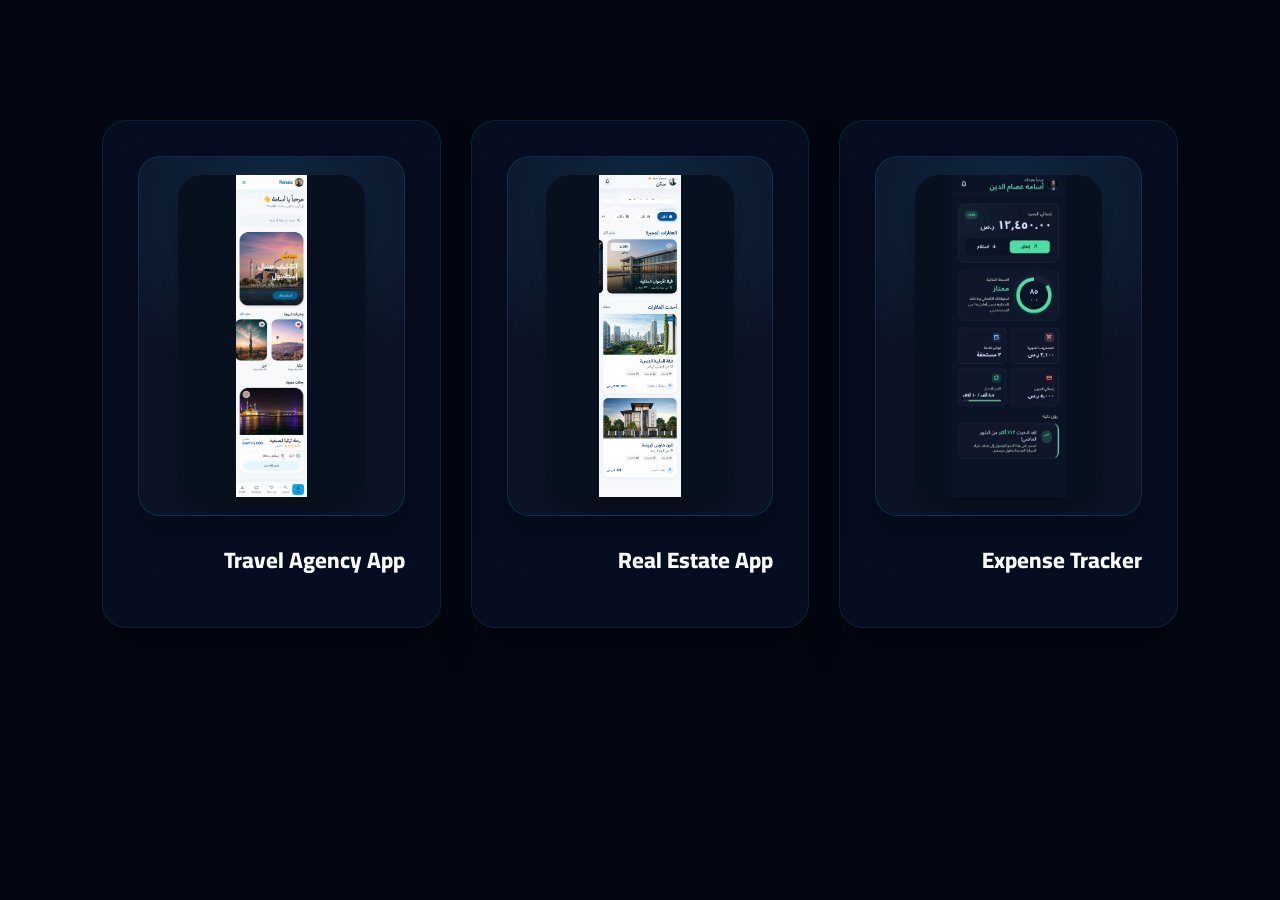
==== preview-projects.html @ 3a290bb0 "Refactor code structure for improved readability and maintainability" ====
<!DOCTYPE html>
<html lang="ar" dir="rtl">
<head>
    <meta charset="UTF-8">
    <meta name="viewport" content="width=device-width, initial-scale=1.0">
    <link rel="stylesheet" href="css/base.css">
    <link rel="stylesheet" href="css/components.css">
    <link rel="stylesheet" href="css/sections.css">
</head>
<body>
    <section class="section-padding" id="projects">
        <div class="projects-grid">
            <div class="glass-card project-card">
                <div class="project-preview">
                    <img src="money%20mnmgt%20app.jpeg" alt="">
                </div>
                <h3 class="project-title">Expense Tracker</h3>
            </div>
            <div class="glass-card project-card">
                <div class="project-preview">
                    <img src="real%20state%20app.jpeg" alt="">
                </div>
                <h3 class="project-title">Real Estate App</h3>
            </div>
            <div class="glass-card project-card">
                <div class="project-preview">
                    <img src="travel%20app.png" alt="">
                </div>
                <h3 class="project-title">Travel Agency App</h3>
            </div>
        </div>
    </section>
</body>
</html>
---- css/base.css ----
/* =============================================
   BASE.CSS — Variables, Reset, Body, Scrollbar, Blobs
   ============================================= */

@import url('https://fonts.googleapis.com/css2?family=Cairo:wght@300;400;500;600;700;800;900&family=Outfit:wght@300;400;600;800&display=swap');

:root {
    --primary:          #02569B;
    --primary-light:    #13B9FD;
    --secondary:        #0175C2;
    --dark-bg:          #030712;
    --dark-card:        rgba(15, 23, 42, 0.45);
    --dark-card-hover:  rgba(15, 23, 42, 0.7);
    --glass-border:     rgba(19, 185, 253, 0.12);
    --glass-border-hover: rgba(19, 185, 253, 0.35);
    --text-primary:     #F9FAFB;
    --text-secondary:   #9CA3AF;
    --text-muted:       #6B7280;
    --accent-glow:      rgba(2, 86, 155, 0.5);
    --font-ar:          'Cairo', sans-serif;
    --font-en:          'Outfit', sans-serif;
    --transition-speed: 0.4s;
}

*, *::before, *::after {
    margin: 0;
    padding: 0;
    box-sizing: border-box;
    scroll-behavior: smooth;
}

html {
    width: 100%;
    overflow-x: hidden;
}

body {
    background-color: var(--dark-bg);
    color: var(--text-primary);
    font-family: var(--font-ar);
    overflow-x: hidden;
    line-height: 1.8;
    position: relative;
}

img,
svg,
video {
    max-width: 100%;
}

p,
h1,
h2,
h3,
h4,
a,
span,
li,
strong {
    overflow-wrap: anywhere;
}

.en-text {
    font-family: var(--font-en);
}

/* ── Custom Scrollbar ── */
::-webkit-scrollbar       { width: 10px; }
::-webkit-scrollbar-track { background: var(--dark-bg); }
::-webkit-scrollbar-thumb {
    background: rgba(2, 86, 155, 0.4);
    border-radius: 5px;
}
::-webkit-scrollbar-thumb:hover { background: var(--primary-light); }

/* ── Global Section Padding ── */
.section-padding {
    padding: 120px 8% 80px 8%;
}

/* ── Background Animated Blobs ── */
.bg-blobs {
    position: fixed;
    top: 0;
    left: 0;
    width: 100%;
    height: 100%;
    z-index: -2;
    overflow: hidden;
    pointer-events: none;
}

.blob {
    position: absolute;
    border-radius: 50%;
    filter: blur(140px);
    opacity: 0.15;
    mix-blend-mode: screen;
    animation: float 20s infinite alternate;
}

.blob-1 {
    width: 500px;
    height: 500px;
    background: var(--primary);
    top: -100px;
    right: -100px;
}

.blob-2 {
    width: 600px;
    height: 600px;
    background: var(--primary-light);
    top: 30%;
    left: -200px;
    animation-delay: -5s;
}

.blob-3 {
    width: 400px;
    height: 400px;
    background: var(--secondary);
    bottom: 10%;
    right: -100px;
    animation-delay: -10s;
}

@keyframes float {
    0%   { transform: translate(0, 0) scale(1); }
    50%  { transform: translate(50px, 80px) scale(1.1); }
    100% { transform: translate(-30px, -50px) scale(0.9); }
}

/* ── Section Header ── */
.section-header {
    text-align: center;
    margin-bottom: 70px;
}

.section-header h2 {
    font-size: clamp(2rem, 4vw, 3rem);
    font-weight: 800;
    background: linear-gradient(135deg, #FFF 40%, var(--primary-light));
    -webkit-background-clip: text;
    -webkit-text-fill-color: transparent;
    margin-bottom: 20px;
    display: inline-block;
}

.section-header p {
    font-size: 1.15rem;
    color: var(--text-secondary);
    max-width: 700px;
    margin: 0 auto;
}

/* ── Responsive ── */
@media (max-width: 768px) {
    .section-padding {
        padding: 80px 5% 48px 5%;
    }

    .section-header {
        margin-bottom: 42px;
    }

    .section-header p {
        font-size: 1rem;
    }
}

@media (max-width: 480px) {
    .section-padding {
        padding: 68px 16px 42px 16px;
    }
}
---- css/components.css ----
/* =============================================
   COMPONENTS.CSS — Buttons, Glass Cards, Badges,
                    WhatsApp FAB
   ============================================= */

/* ── Buttons ── */
.btn {
    display: inline-flex;
    align-items: center;
    justify-content: center;
    gap: 12px;
    padding: 14px 32px;
    border-radius: 14px;
    font-weight: 700;
    font-size: 1.05rem;
    text-decoration: none;
    cursor: pointer;
    transition: all var(--transition-speed) cubic-bezier(0.4, 0, 0.2, 1);
    position: relative;
    overflow: hidden;
    border: none;
    font-family: var(--font-ar);
    max-width: 100%;
    text-align: center;
}

/* Shine sweep effect */
.btn-primary::after {
    content: '';
    position: absolute;
    top: -50%;
    left: -50%;
    width: 200%;
    height: 200%;
    background: linear-gradient(
        to bottom right,
        rgba(255,255,255,0) 0%,
        rgba(255,255,255,0) 40%,
        rgba(255,255,255,0.2) 50%,
        rgba(255,255,255,0) 60%,
        rgba(255,255,255,0) 100%
    );
    transform: rotate(45deg);
    transition: all 0.6s ease;
    pointer-events: none;
}

.btn-primary:hover::after {
    left: 120%;
    top: 120%;
}

.btn-primary {
    background: linear-gradient(135deg, var(--primary), var(--secondary));
    color: var(--text-primary);
    box-shadow: 0 4px 25px rgba(2, 86, 155, 0.4);
    border: 1px solid rgba(19, 185, 253, 0.3);
}

.btn-primary:hover {
    transform: translateY(-5px);
    box-shadow: 0 8px 30px rgba(19, 185, 253, 0.5);
    background: linear-gradient(135deg, var(--secondary), var(--primary-light));
}

.btn-whatsapp {
    background: rgba(37, 211, 102, 0.15);
    color: #25D366;
    border: 1px solid rgba(37, 211, 102, 0.4);
}

.btn-whatsapp:hover {
    transform: translateY(-5px);
    background: #25D366;
    color: var(--dark-bg);
    box-shadow: 0 8px 25px rgba(37, 211, 102, 0.35);
}

.btn-secondary {
    background: rgba(255, 255, 255, 0.05);
    color: var(--text-primary);
    border: 1px solid var(--glass-border);
    backdrop-filter: blur(8px);
}

.btn-secondary:hover {
    transform: translateY(-5px);
    background: rgba(255, 255, 255, 0.1);
    border-color: var(--primary-light);
}

/* ── Glass Card ── */
.glass-card {
    background: var(--dark-card);
    backdrop-filter: blur(16px) saturate(180%);
    -webkit-backdrop-filter: blur(16px) saturate(180%);
    border: 1px solid var(--glass-border);
    border-radius: 24px;
    padding: 35px;
    transition: all var(--transition-speed) cubic-bezier(0.4, 0, 0.2, 1);
    box-shadow: 0 20px 40px rgba(0, 0, 0, 0.3);
}

.glass-card:hover {
    background: var(--dark-card-hover);
    border-color: var(--glass-border-hover);
    transform: translateY(-8px);
    box-shadow: 0 30px 60px rgba(19, 185, 253, 0.08);
}

/* ── Badge / Label ── */
.badge {
    background: rgba(19, 185, 253, 0.1);
    border: 1px solid rgba(19, 185, 253, 0.3);
    color: var(--primary-light);
    padding: 6px 16px;
    border-radius: 30px;
    font-size: 0.9rem;
    font-weight: 700;
    display: inline-block;
    margin-bottom: 15px;
}

/* ── Floating WhatsApp FAB ── */
.wa-floating-fab {
    position: fixed;
    bottom: 30px;
    left: 30px;
    background: #25D366;
    color: #FFF;
    width: 65px;
    height: 65px;
    border-radius: 50%;
    display: flex;
    align-items: center;
    justify-content: center;
    font-size: 2rem;
    box-shadow: 0 10px 25px rgba(37, 211, 102, 0.4);
    z-index: 999;
    text-decoration: none;
    transition: all 0.3s cubic-bezier(0.4, 0, 0.2, 1);
    animation: pulse-wa 2s infinite;
}

.wa-floating-fab:hover {
    transform: scale(1.1) translateY(-5px);
    box-shadow: 0 15px 30px rgba(37, 211, 102, 0.6);
}

@keyframes pulse-wa {
    0%   { box-shadow: 0 0 0 0 rgba(37, 211, 102, 0.7); }
    70%  { box-shadow: 0 0 0 20px rgba(37, 211, 102, 0); }
    100% { box-shadow: 0 0 0 0 rgba(37, 211, 102, 0); }
}

@media (max-width: 480px) {
    .btn {
        width: 100%;
        padding: 13px 18px;
        font-size: 0.98rem;
    }

    .glass-card {
        padding: 24px 18px;
        border-radius: 18px;
    }

    .wa-floating-fab {
        bottom: 20px;
        left: 20px;
        width: 55px;
        height: 55px;
        font-size: 1.6rem;
    }
}
---- css/sections.css ----
/* =============================================
   SECTIONS.CSS — Stats, Countdown, Problems, Solution,
                  Projects, Roadmap, Career, Audience
   ============================================= */

/* ========== STATS ========== */
.stats-grid {
    display: grid;
    grid-template-columns: repeat(4, 1fr);
    gap: 25px;
    margin-bottom: 60px;
}

.stat-card { text-align: center; border-radius: 20px; padding: 30px 20px; }

.stat-number {
    font-size: clamp(2rem, 3.5vw, 3.2rem);
    font-weight: 800;
    color: var(--primary-light);
    margin-bottom: 10px;
    font-family: var(--font-en);
    text-shadow: 0 0 20px rgba(19, 185, 253, 0.2);
}

.stat-label {
    font-size: 1.1rem;
    color: var(--text-secondary);
    font-weight: 600;
}

@media (max-width: 1024px) { .stats-grid { grid-template-columns: repeat(2, 1fr); } }
@media (max-width:  480px) { .stats-grid { grid-template-columns: 1fr; } }


/* ========== COUNTDOWN BANNER ========== */
.countdown-banner {
    background: linear-gradient(135deg, rgba(2, 86, 155, 0.25), rgba(1, 117, 194, 0.15));
    border: 1px solid var(--glass-border);
    border-radius: 30px;
    padding: 40px;
    display: flex;
    align-items: center;
    justify-content: space-between;
    flex-wrap: wrap;
    gap: 30px;
    overflow: hidden;
    box-shadow: 0 15px 35px rgba(0, 0, 0, 0.4);
    margin-top: 40px;
}

.countdown-text { flex: 1 1 300px; }

.countdown-text h3 {
    font-size: 1.5rem;
    font-weight: 800;
    margin-bottom: 8px;
}

.countdown-text p {
    color: var(--text-secondary);
    font-size: 0.95rem;
}

.timer-boxes {
    display: flex;
    gap: 15px;
    direction: ltr;
    flex-wrap: wrap;
}

.timer-box {
    background: rgba(15, 23, 42, 0.8);
    border: 1px solid rgba(19, 185, 253, 0.3);
    border-radius: 16px;
    padding: 15px;
    min-width: 80px;
    text-align: center;
    box-shadow: 0 8px 16px rgba(0, 0, 0, 0.3);
}

.timer-val {
    font-size: 1.8rem;
    font-weight: 800;
    color: var(--primary-light);
    font-family: var(--font-en);
    display: block;
    margin-bottom: 2px;
}

.timer-unit {
    font-size: 0.75rem;
    color: var(--text-muted);
    font-weight: bold;
}

@media (max-width: 991px) {
    .countdown-banner { flex-direction: column; text-align: center; }
    .timer-boxes { justify-content: center; }
}

@media (max-width: 480px) {
    .countdown-banner {
        padding: 26px 16px;
        border-radius: 22px;
        gap: 22px;
    }

    .countdown-text {
        flex-basis: auto;
    }

    .countdown-text h3 {
        font-size: 1.25rem;
    }

    .timer-boxes {
        display: grid;
        grid-template-columns: repeat(2, minmax(0, 1fr));
        width: 100%;
        gap: 10px;
    }

    .timer-box {
        min-width: 0;
        padding: 12px 8px;
    }

    .timer-val {
        font-size: 1.45rem;
    }
}


/* ========== PROBLEM CARDS ========== */
.problems-grid {
    display: grid;
    grid-template-columns: repeat(auto-fit, minmax(280px, 1fr));
    gap: 25px;
}

.problem-card {
    background: rgba(244, 63, 94, 0.02);
    border-color: rgba(244, 63, 94, 0.1);
}

.problem-card:hover {
    background: rgba(244, 63, 94, 0.05);
    border-color: rgba(244, 63, 94, 0.3);
    box-shadow: 0 30px 60px rgba(244, 63, 94, 0.05);
}

.problem-icon-wrapper {
    width: 60px;
    height: 60px;
    background: rgba(244, 63, 94, 0.1);
    border-radius: 16px;
    display: flex;
    align-items: center;
    justify-content: center;
    color: #F43F5E;
    font-size: 1.5rem;
    margin-bottom: 25px;
    box-shadow: 0 8px 16px rgba(244, 63, 94, 0.1);
    transition: transform 0.3s ease;
}

.problem-card:hover .problem-icon-wrapper { transform: scale(1.1) rotate(5deg); }

.problem-card h3 { font-size: 1.25rem; font-weight: 700; margin-bottom: 12px; }
.problem-card p  { font-size: 0.95rem; color: var(--text-secondary); }


/* ========== SOLUTION SECTION ========== */
.solution-container {
    display: grid;
    grid-template-columns: 0.9fr 1.1fr;
    gap: 50px;
    align-items: center;
}

.solution-list { display: flex; flex-direction: column; gap: 25px; }

.solution-item { display: flex; gap: 20px; align-items: flex-start; }

.solution-num-badge {
    width: 45px;
    height: 45px;
    background: linear-gradient(135deg, var(--primary), var(--secondary));
    border-radius: 12px;
    display: flex;
    align-items: center;
    justify-content: center;
    font-weight: 800;
    color: var(--text-primary);
    flex-shrink: 0;
    font-family: var(--font-en);
    border: 1px solid rgba(19, 185, 253, 0.3);
    box-shadow: 0 0 15px rgba(2, 86, 155, 0.4);
}

.solution-item-content h3 { font-size: 1.25rem; font-weight: 700; margin-bottom: 8px; }
.solution-item-content p  { color: var(--text-secondary); font-size: 0.95rem; }

.solution-image-box {
    position: relative;
    background: radial-gradient(circle, rgba(19, 185, 253, 0.15) 0%, transparent 70%);
    padding: 40px;
    border-radius: 30px;
    display: flex;
    justify-content: center;
    align-items: center;
}

.solution-glow-card {
    border: 1px solid rgba(19, 185, 253, 0.25);
    background: rgba(15, 23, 42, 0.85);
    box-shadow: 0 25px 50px rgba(0, 0, 0, 0.6);
    border-radius: 24px;
    padding: 40px;
    text-align: center;
    max-width: 480px;
}

.solution-glow-card i.main-icon {
    font-size: 3.5rem;
    color: var(--primary-light);
    margin-bottom: 25px;
    text-shadow: 0 0 25px rgba(19, 185, 253, 0.5);
    animation: pulse-icon 2s infinite ease-in-out;
    display: block;
}

@keyframes pulse-icon {
    0%, 100% { transform: scale(1);    opacity: 0.9; }
    50%       { transform: scale(1.08); opacity: 1;   }
}

.solution-glow-card h3 { font-size: 1.6rem; font-weight: 800; margin-bottom: 15px; }
.solution-glow-card p  { color: var(--text-secondary); font-size: 1.05rem; margin-bottom: 20px; }

.solution-badge-list {
    display: flex;
    gap: 12px;
    flex-wrap: wrap;
    justify-content: center;
}

.solution-mini-badge {
    background: rgba(255, 255, 255, 0.05);
    border: 1px solid var(--glass-border);
    padding: 6px 14px;
    border-radius: 30px;
    font-size: 0.85rem;
    font-weight: 600;
}

@media (max-width: 991px) {
    .solution-container { grid-template-columns: 1fr; gap: 50px; }
    .solution-image-box { order: -1; }
}

@media (max-width: 480px) {
    .solution-container {
        gap: 34px;
    }

    .solution-image-box {
        padding: 16px;
        border-radius: 22px;
    }

    .solution-glow-card {
        padding: 26px 18px;
        border-radius: 18px;
    }

    .solution-glow-card i.main-icon {
        font-size: 2.6rem;
    }

    .solution-glow-card h3 {
        font-size: 1.3rem;
    }

    .solution-item {
        gap: 14px;
    }

    .solution-num-badge {
        width: 38px;
        height: 38px;
        border-radius: 10px;
        font-size: 0.9rem;
    }
}


/* ========== PROJECTS ========== */
.projects-grid {
    display: grid;
    grid-template-columns: repeat(3, 1fr);
    gap: 30px;
    margin-bottom: 50px;
}

.project-card {
    position: relative;
    overflow: hidden;
    display: flex;
    flex-direction: column;
    justify-content: space-between;
    height: 100%;
}

.project-preview {
    width: 100%;
    height: 360px;
    border-radius: 22px;
    overflow: hidden;
    margin-bottom: 24px;
    border: 1px solid rgba(19, 185, 253, 0.14);
    background:
        radial-gradient(circle at 50% 18%, rgba(19, 185, 253, 0.16), transparent 52%),
        rgba(255, 255, 255, 0.03);
    box-shadow: 0 18px 36px rgba(0, 0, 0, 0.28);
    display: flex;
    align-items: center;
    justify-content: center;
    padding: 18px;
}

.project-preview img {
    width: min(82%, 230px);
    height: 100%;
    display: block;
    object-fit: contain;
    object-position: top center;
    border-radius: 24px;
    background: #07101f;
    box-shadow: 0 18px 38px rgba(0, 0, 0, 0.38);
    transition: transform 0.5s ease;
}

.project-card:hover .project-preview img {
    transform: scale(1.04);
}

.project-icon {
    font-size: 2.2rem;
    color: var(--primary-light);
    margin-bottom: 20px;
    display: block;
    text-shadow: 0 0 15px rgba(19, 185, 253, 0.3);
}

.project-title  { font-size: 1.4rem; font-weight: 800; margin-bottom: 12px; }
.project-desc   { font-size: 0.95rem; color: var(--text-secondary); margin-bottom: 25px; flex-grow: 1; }

.project-features-title {
    font-size: 0.9rem;
    font-weight: 700;
    color: var(--text-muted);
    margin-bottom: 12px;
    text-transform: uppercase;
    letter-spacing: 0.5px;
}

.project-features {
    display: flex;
    flex-wrap: wrap;
    gap: 8px;
    margin-bottom: 20px;
}

.feature-chip {
    background: rgba(19, 185, 253, 0.08);
    border: 1px solid rgba(19, 185, 253, 0.15);
    color: var(--primary-light);
    font-size: 0.8rem;
    font-weight: 600;
    padding: 4px 12px;
    border-radius: 30px;
}

.graduation-badge {
    position: absolute;
    top: 20px;
    left: 20px;
    background: linear-gradient(135deg, #F59E0B, #D97706);
    color: #000;
    font-weight: 800;
    font-size: 0.75rem;
    padding: 4px 12px;
    border-radius: 30px;
    box-shadow: 0 4px 12px rgba(245, 158, 11, 0.3);
}

.projects-note {
    background: rgba(245, 158, 11, 0.05);
    border: 1px solid rgba(245, 158, 11, 0.2);
    border-radius: 20px;
    padding: 25px;
    display: flex;
    align-items: center;
    gap: 20px;
    max-width: 900px;
    margin: 0 auto;
    box-shadow: 0 10px 25px rgba(0, 0, 0, 0.2);
}

.projects-note-icon {
    width: 50px;
    height: 50px;
    background: rgba(245, 158, 11, 0.15);
    border-radius: 12px;
    display: flex;
    align-items: center;
    justify-content: center;
    color: #F59E0B;
    font-size: 1.5rem;
    flex-shrink: 0;
}

.projects-note-text p    { color: var(--text-primary); font-weight: 700; font-size: 1.05rem; }
.projects-note-text span { color: var(--text-secondary); font-size: 0.9rem; display: block; margin-top: 4px; }

@media (max-width: 1024px) { .projects-grid { grid-template-columns: repeat(2, 1fr); } }

@media (max-width: 768px)  {
    .projects-grid  { grid-template-columns: 1fr; }
    .projects-note  { flex-direction: column; text-align: center; }
}

@media (max-width: 480px) {
    .project-preview {
        height: 420px;
        border-radius: 18px;
        margin-bottom: 20px;
        padding: 14px;
    }

    .project-preview img {
        width: min(86%, 250px);
    }

    .project-icon {
        font-size: 1.9rem;
        margin-bottom: 16px;
    }
}


/* ========== ROADMAP ========== */
.roadmap-timeline {
    position: relative;
    max-width: 1000px;
    margin: 0 auto;
    padding: 40px 0;
}

.roadmap-timeline::before {
    content: '';
    position: absolute;
    top: 0;
    bottom: 0;
    right: 50%;
    width: 2px;
    background: linear-gradient(to bottom, var(--primary), var(--primary-light), var(--secondary));
    transform: translateX(50%);
}

.timeline-item {
    position: relative;
    width: 50%;
    padding: 20px 40px;
    display: flex;
    justify-content: flex-end;
}

.timeline-item:nth-child(even) {
    align-self: flex-end;
    margin-right: 50%;
    justify-content: flex-start;
}

.timeline-item:nth-child(odd) { margin-left: 50%; }

.timeline-badge {
    position: absolute;
    top: 25px;
    right: -20px;
    width: 40px;
    height: 40px;
    background: #030712;
    border: 3px solid var(--primary-light);
    border-radius: 50%;
    z-index: 1;
    display: flex;
    align-items: center;
    justify-content: center;
    color: var(--primary-light);
    font-weight: 800;
    font-family: var(--font-en);
    box-shadow: 0 0 15px rgba(19, 185, 253, 0.4);
}

.timeline-item:nth-child(even) .timeline-badge { right: auto; left: -20px; }

.timeline-content { width: 100%; max-width: 450px; }

.timeline-month {
    font-size: 1.5rem;
    font-weight: 800;
    color: var(--primary-light);
    margin-bottom: 15px;
    display: flex;
    align-items: center;
    gap: 12px;
}

.timeline-list { list-style: none; display: flex; flex-direction: column; gap: 10px; }

.timeline-list li {
    position: relative;
    padding-right: 20px;
    font-size: 0.95rem;
    color: var(--text-secondary);
}

.timeline-list li::before {
    content: '\f00c';
    font-family: 'Font Awesome 6 Free';
    font-weight: 900;
    position: absolute;
    right: 0;
    top: 2px;
    font-size: 0.8rem;
    color: var(--primary-light);
}

@media (max-width: 768px) {
    .roadmap-timeline::before { right: 20px; transform: none; }

    .timeline-item {
        width: 100%;
        margin-left: 0 !important;
        margin-right: 0 !important;
        padding: 20px 40px 20px 0;
        justify-content: flex-start;
    }

    .timeline-badge { right: 0px !important; left: auto !important; }
}

@media (max-width: 480px) {
    .roadmap-timeline {
        padding: 12px 0;
    }

    .roadmap-timeline::before {
        right: 14px;
    }

    .timeline-item {
        padding: 16px 34px 16px 0;
    }

    .timeline-badge {
        top: 20px;
        width: 30px;
        height: 30px;
        right: 0 !important;
        font-size: 0.85rem;
        border-width: 2px;
    }

    .timeline-month {
        font-size: 1.05rem;
        line-height: 1.4;
        align-items: flex-start;
    }

    .timeline-list li {
        font-size: 0.9rem;
    }
}


/* ========== CAREER ========== */
.career-container {
    display: grid;
    grid-template-columns: 1fr 1fr;
    gap: 50px;
    align-items: center;
}

.career-content h3 { font-size: 1.8rem; font-weight: 800; margin-bottom: 20px; line-height: 1.4; }
.career-content p  { color: var(--text-secondary); margin-bottom: 30px; font-size: 1.1rem; }

.career-grid {
    display: grid;
    grid-template-columns: repeat(2, 1fr);
    gap: 15px;
}

.career-tag-card {
    background: rgba(255, 255, 255, 0.02);
    border: 1px solid var(--glass-border);
    border-radius: 16px;
    padding: 20px;
    display: flex;
    align-items: center;
    gap: 15px;
    transition: all 0.3s ease;
}

.career-tag-card:hover {
    border-color: var(--primary-light);
    background: rgba(19, 185, 253, 0.05);
    transform: translateY(-3px);
}

.career-tag-card i {
    font-size: 1.3rem;
    color: var(--primary-light);
    width: 40px;
    height: 40px;
    background: rgba(19, 185, 253, 0.1);
    border-radius: 10px;
    display: flex;
    align-items: center;
    justify-content: center;
    flex-shrink: 0;
}

.career-tag-card span { font-weight: 700; font-size: 0.95rem; }

@media (max-width: 991px) { .career-container { grid-template-columns: 1fr; } }
@media (max-width: 480px)  { .career-grid       { grid-template-columns: 1fr; } }

@media (max-width: 480px) {
    .career-content h3 {
        font-size: 1.35rem;
    }

    .career-content p {
        font-size: 1rem;
    }

    .career-tag-card {
        padding: 16px;
    }
}


/* ========== AUDIENCE ========== */
.audience-container {
    display: grid;
    grid-template-columns: 1fr 1fr;
    gap: 30px;
}

.audience-box h3 {
    font-size: 1.5rem;
    font-weight: 800;
    margin-bottom: 25px;
    display: flex;
    align-items: center;
    gap: 12px;
}

.audience-for h3 { color: #10B981; }
.audience-not h3 { color: #EF4444; }

.audience-list { list-style: none; display: flex; flex-direction: column; gap: 15px; }

.audience-list li {
    background: rgba(255, 255, 255, 0.02);
    border: 1px solid var(--glass-border);
    padding: 18px 24px;
    border-radius: 16px;
    display: flex;
    align-items: center;
    gap: 15px;
    font-weight: 600;
}

.audience-for .audience-list li i { color: #10B981; font-size: 1.2rem; }
.audience-not .audience-list li i { color: #EF4444; font-size: 1.2rem; }

@media (max-width: 991px) { .audience-container { grid-template-columns: 1fr; } }

@media (max-width: 480px) {
    .audience-box h3 {
        font-size: 1.22rem;
        align-items: flex-start;
    }

    .audience-list li {
        padding: 15px 16px;
        align-items: flex-start;
    }
}


/* ========== BENEFITS / PROGRAM INCLUDES ========== */
.benefits-grid {
    display: grid;
    grid-template-columns: repeat(3, 1fr);
    gap: 25px;
}

.benefit-card {
    padding: 30px;
    border-radius: 20px;
    background: rgba(255, 255, 255, 0.01);
    border: 1px solid rgba(255, 255, 255, 0.05);
    transition: all 0.3s ease;
    display: flex;
    flex-direction: column;
    gap: 15px;
}

.benefit-card:hover {
    background: rgba(2, 86, 155, 0.04);
    border-color: var(--glass-border-hover);
    transform: translateY(-5px);
}

.benefit-icon-wrapper {
    width: 50px;
    height: 50px;
    background: rgba(2, 86, 155, 0.1);
    border-radius: 12px;
    display: flex;
    align-items: center;
    justify-content: center;
    color: var(--primary-light);
    font-size: 1.3rem;
    border: 1px solid rgba(19, 185, 253, 0.15);
}

.benefit-card h4 { font-size: 1.15rem; font-weight: 700; }
.benefit-card p  { color: var(--text-secondary); font-size: 0.9rem; line-height: 1.6; }

@media (max-width: 1024px) { .benefits-grid { grid-template-columns: repeat(2, 1fr); } }
@media (max-width:  768px) { .benefits-grid { grid-template-columns: 1fr; } }
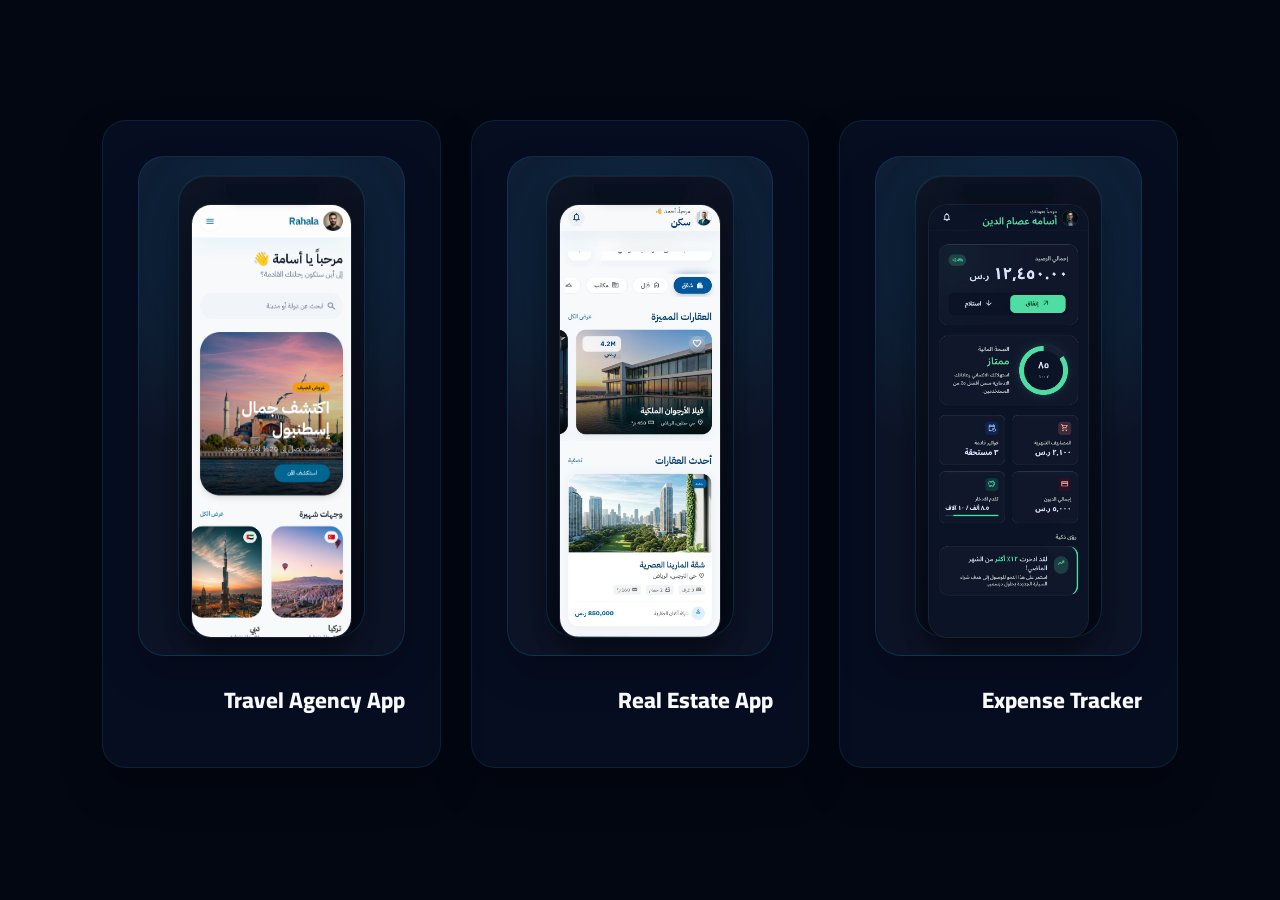
==== commit b113c779: "Adjust project preview card height" ====
--- a/preview-projects.html
+++ b/preview-projects.html
@@ -12,19 +12,25 @@
         <div class="projects-grid">
             <div class="glass-card project-card">
                 <div class="project-preview">
-                    <img src="money%20mnmgt%20app.jpeg" alt="">
+                    <div class="project-screen">
+                        <img src="money%20mnmgt%20app.jpeg" alt="">
+                    </div>
                 </div>
                 <h3 class="project-title">Expense Tracker</h3>
             </div>
             <div class="glass-card project-card">
                 <div class="project-preview">
-                    <img src="real%20state%20app.jpeg" alt="">
+                    <div class="project-screen">
+                        <img src="real%20state%20app.jpeg" alt="">
+                    </div>
                 </div>
                 <h3 class="project-title">Real Estate App</h3>
             </div>
             <div class="glass-card project-card">
                 <div class="project-preview">
-                    <img src="travel%20app.png" alt="">
+                    <div class="project-screen">
+                        <img src="travel%20app.png" alt="">
+                    </div>
                 </div>
                 <h3 class="project-title">Travel Agency App</h3>
             </div>
--- a/css/sections.css
+++ b/css/sections.css
@@ -301,6 +301,7 @@
     grid-template-columns: repeat(3, 1fr);
     gap: 30px;
     margin-bottom: 50px;
+    align-items: stretch;
 }
 
 .project-card {
@@ -310,12 +311,14 @@
     flex-direction: column;
     justify-content: space-between;
     height: 100%;
+    min-height: 600px;
 }
 
 .project-preview {
     width: 100%;
-    height: 360px;
-    border-radius: 22px;
+    height: 500px;
+    min-height: 500px;
+    border-radius: 26px;
     overflow: hidden;
     margin-bottom: 24px;
     border: 1px solid rgba(19, 185, 253, 0.14);
@@ -329,15 +332,44 @@
     padding: 18px;
 }
 
+.project-screen {
+    position: relative;
+    width: min(82%, 240px);
+    height: 100%;
+    border-radius: 28px;
+    padding: 12px 12px 14px;
+    background: linear-gradient(145deg, #0d1424, #050915);
+    border: 1px solid rgba(19, 185, 253, 0.18);
+    box-shadow: inset 0 1px 0 rgba(255, 255, 255, 0.06), 0 16px 40px rgba(0, 0, 0, 0.35);
+    display: flex;
+    align-items: flex-start;
+    justify-content: center;
+}
+
+.project-screen::before {
+    content: "";
+    position: absolute;
+    top: 8px;
+    left: 50%;
+    transform: translateX(-50%);
+    width: 92px;
+    height: 16px;
+    border-radius: 0 0 12px 12px;
+    background: rgba(7, 16, 31, 0.95);
+    box-shadow: 0 2px 10px rgba(0, 0, 0, 0.25);
+}
+
 .project-preview img {
-    width: min(82%, 230px);
+    width: 100%;
     height: 100%;
     display: block;
-    object-fit: contain;
+    object-fit: cover;
     object-position: top center;
-    border-radius: 24px;
+    border-radius: 20px;
+    margin-top: 16px;
     background: #07101f;
-    box-shadow: 0 18px 38px rgba(0, 0, 0, 0.38);
+    border: 1px solid rgba(255, 255, 255, 0.08);
+    box-shadow: 0 12px 24px rgba(0, 0, 0, 0.28);
     transition: transform 0.5s ease;
 }
 
